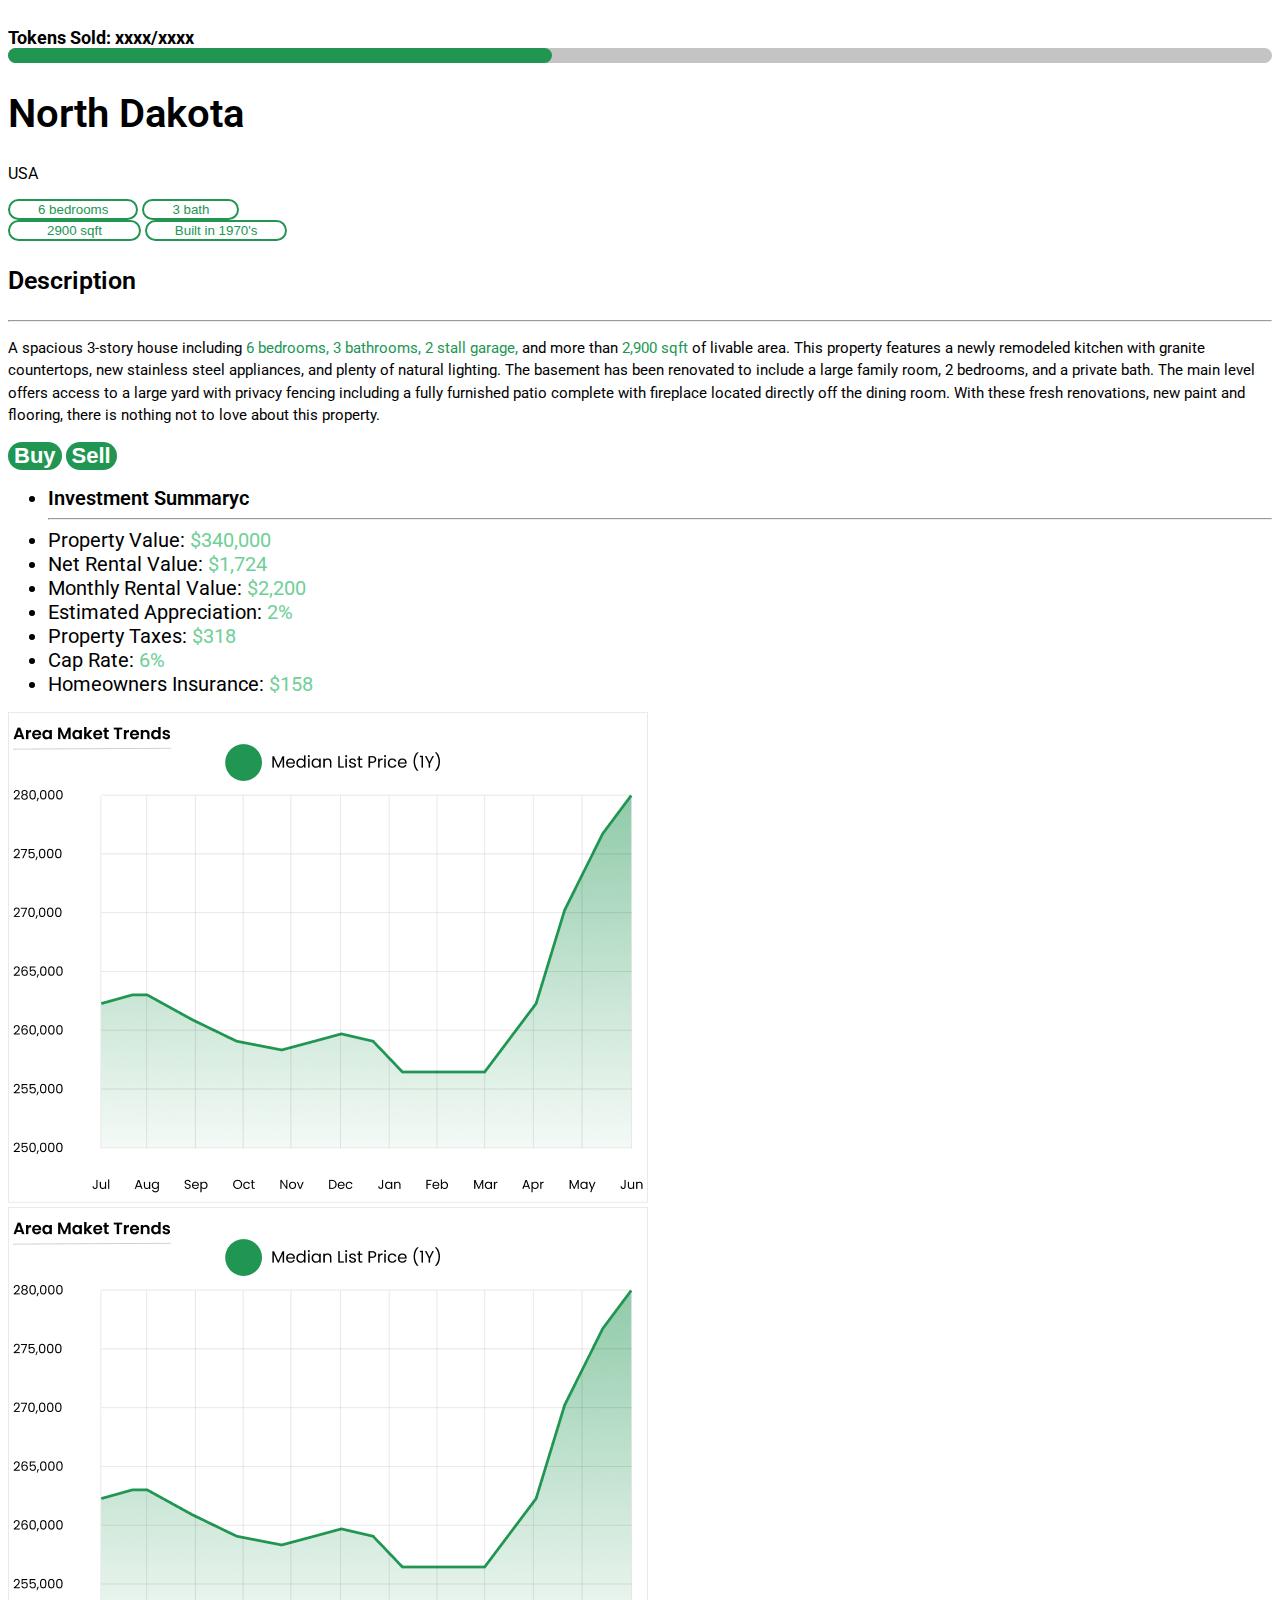
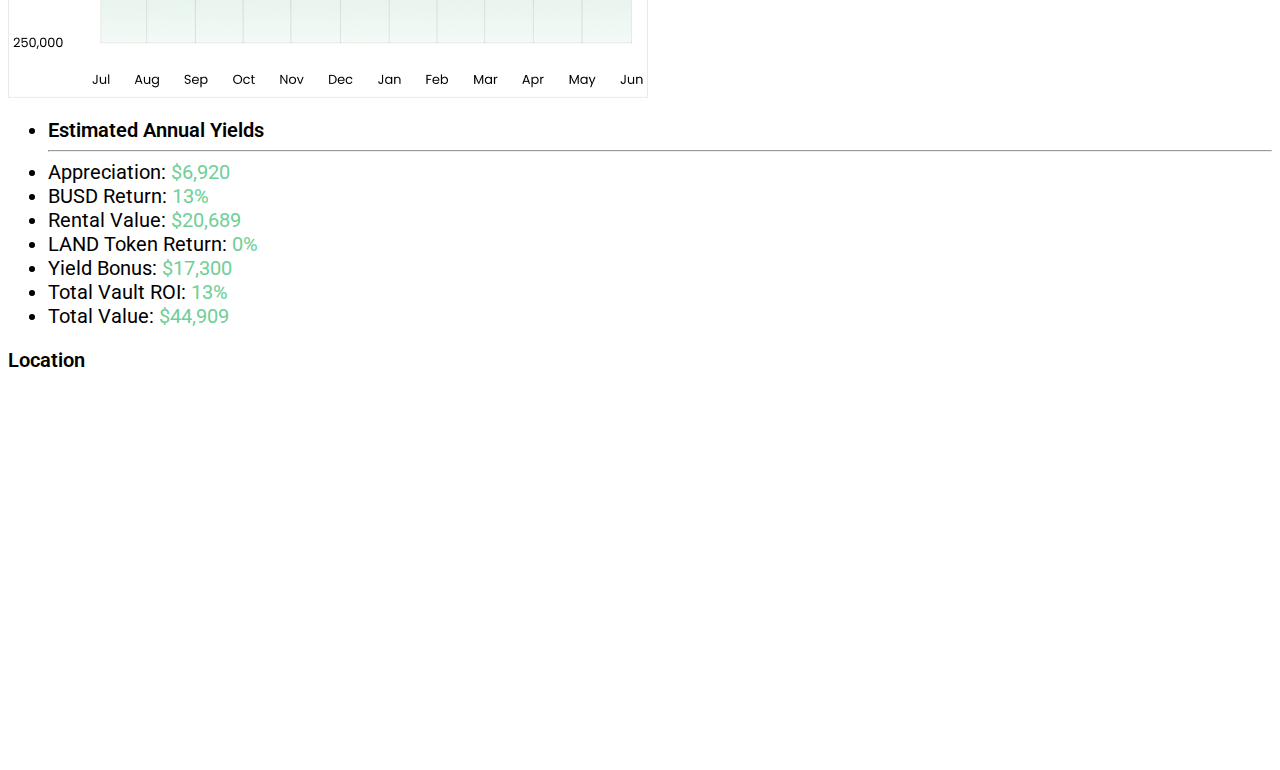
==== second page.html @ 141bfc37 "second page ui done in landshare" ====
<!doctype html>
<html lang="en">

<head>
  <!-- Required meta tags -->
  <meta charset="utf-8">
  <meta name="viewport" content="width=device-width, initial-scale=1">

  <!-- Bootstrap CSS -->
  <link href="https://cdn.jsdelivr.net/npm/bootstrap@5.1.0/dist/css/bootstrap.min.css" rel="stylesheet"
    integrity="sha384-KyZXEAg3QhqLMpG8r+8fhAXLRk2vvoC2f3B09zVXn8CA5QIVfZOJ3BCsw2P0p/We" crossorigin="anonymous">
  <link rel="stylesheet" href="./assets/css/secondpage.css">
  <link rel="stylesheet" href="./assets/css/common.css">
  <title>land share !</title>

</head>

<body>
  <!-- ==============North Dakota === -->
  <section>
    <div class="container">
      <div class="row my-lg-5  pt-lg-4 ">
        <div class="col-lg-6 col-12 my-4 order-lg-0 order-1"> <img class="w-100" src="./assets/img/png/carousel-img.png"
            alt="">
          <div class="text-center tokens my-3 pt-4">Tokens Sold: xxxx/xxxx</div>
          <div class="progress">
            <div class="bg-dark   progress-bars" style="height:15px;width: 43%;"></div>
          </div>
        </div>
        <div class="col-lg-6 col-12 my-4 order-lg-1 order-0">
          <h1 class="north-dakota mb-1">North Dakota</h1>
          <p class="usa"> USA</p>
          <button class="specification py-2 px-28 my-2 me-2">6 bedrooms</button>
          <button class="specification py-2 px-28 my-2"> 3 bath</button> <br>
          <button class="specification py-2 px-37 my-2 me-2">2900 sqft</button>
          <button class="specification py-2 px-28 my-2"> Built in 1970's</button>
          <p class="Description mb-0">Description</p>
          <hr class="w-100 hr my-0">
          <p class="para mb-4">A spacious 3-story house including <span class="highlishts">6 bedrooms, 3 bathrooms, 2
              stall garage, </span>
            and more than
            <span class="highlishts"> 2,900 sqft</span> of livable area. This property features a newly remodeled
            kitchen with granite
            countertops, new
            stainless steel appliances, and plenty of natural lighting. The basement has been renovated to include a
            large family room, 2 bedrooms, and a private bath. The main level offers access to a large yard with privacy
            fencing including a fully furnished patio complete with fireplace located directly off the dining room. With
            these fresh renovations, new paint and flooring, there is nothing not to love about this property.</p>
          <div class="text-center py-lg-4 "> <button class="px-5  py-2 me-sm-3 buy-sell">Buy</button> <button
              class="px-5   py-2 ms-3 buy-sell">Sell</button></div>

        </div>
      </div>
    </div>
  </section>

  <!-- ==============Investment Summary === -->
  <section>
    <div class="container">
      <div class="row justify-content-between ">
        <div class="col-12 col-lg-5 my-4 d-flex flex-column text-center align-items-center my-auto">
          <div>
            <ul class="list-unstyled text-start">
              <li class="bar-details-heading my-0">Investment Summaryc </li>
              <hr class="w-75 hr my-0">
              <li class="bar-details my-2">Property Value:<span class="color-6FCF97"> $340,000</span></li>
              <li class="bar-details my-2"> Net Rental Value: <span class="color-6FCF97"> $1,724</span></li>
              <li class="bar-details my-2"> Monthly Rental Value: <span class="color-6FCF97">$2,200</span></li>
              <li class="bar-details my-2"> Estimated Appreciation: <span class="color-6FCF97">2%</span></li>
              <li class="bar-details my-2">Property Taxes: <span class="color-6FCF97">$318</span></li>
              <li class="bar-details my-2"> Cap Rate: <span class="color-6FCF97"> 6%</span></li>
              <li class="bar-details my-2">Homeowners Insurance: <span class="color-6FCF97"> $158</span></li>
            </ul>
          </div>
        </div>
        <div class="col-12 col-lg-7 my-4 ">
          <img class="w-100 ps-lg-5" src="./assets/img/png/Area graph.png" alt="">
        </div>
      </div>
    </div>
  </section>

  <!-- ==============Estimated Annual Yields=== -->
  <section>
    <div class="container">
      <div class="row justify-content-between ">

        <div class="col-12 col-lg-7 my-4 order-1 order-lg-0">
          <img class="w-100 pe-lg-4 " src="./assets/img/png/Area graph.png" alt="">
        </div>
        <div class="col-12 col-lg-5 my-4 d-flex flex-column text-center align-items-center my-auto order-0 order-lg-1">
          <div>
            <ul class="list-unstyled text-start">
              <li class="bar-details-heading my-0">Estimated Annual Yields </li>
              <hr class="w-75 hr my-0">
              <li class="bar-details my-2">Appreciation:<span class="color-6FCF97"> $6,920</span></li>
              <li class="bar-details my-2"> BUSD Return: <span class="color-6FCF97"> 13%</span></li>
              <li class="bar-details my-2"> Rental Value: <span class="color-6FCF97"> $20,689</span></li>
              <li class="bar-details my-2"> LAND Token Return: <span class="color-6FCF97">0% </span></li>
              <li class="bar-details my-2"> Yield Bonus: <span class="color-6FCF97">$17,300</span></li>
              <li class="bar-details my-2"> Total Vault ROI: <span class="color-6FCF97">13%</span></li>
              <li class="bar-details my-2"> Total Value: <span class="color-6FCF97"> $44,909 </span></li>
            </ul>
          </div>
        </div>
      </div>
    </div>
  </section>

  <!-- ==============Location === -->
  <section>
    <div class="container">
      <p class="location   mt-5 pt-lg-3">Location</p>

      <div class="br-20 my-4" style="width: 100%"><iframe width="100%" height="366" frameborder="0" scrolling="no"
          marginheight="0" marginwidth="0"
          src="https://maps.google.com/maps?width=100%25&amp;height=490&amp;hl=en&amp;q=hisar+(My%20Business%20Name)&amp;t=&amp;z=15&amp;ie=UTF8&amp;iwloc=B&amp;output=embed"></iframe><a
          href="#"> </a></div>


    </div>
  </section>





  <!-- Optional JavaScript; choose one of the two! -->

  <!-- Option 1: Bootstrap Bundle with Popper -->
  <script src="https://cdn.jsdelivr.net/npm/bootstrap@5.1.0/dist/js/bootstrap.bundle.min.js"
    integrity="sha384-U1DAWAznBHeqEIlVSCgzq+c9gqGAJn5c/t99JyeKa9xxaYpSvHU5awsuZVVFIhvj" crossorigin="anonymous">
  </script>

  <!-- Option 2: Separate Popper and Bootstrap JS -->
  <!--
    <script src="https://cdn.jsdelivr.net/npm/@popperjs/core@2.9.3/dist/umd/popper.min.js" integrity="sha384-eMNCOe7tC1doHpGoWe/6oMVemdAVTMs2xqW4mwXrXsW0L84Iytr2wi5v2QjrP/xp" crossorigin="anonymous"></script>
    <script src="https://cdn.jsdelivr.net/npm/bootstrap@5.1.0/dist/js/bootstrap.min.js" integrity="sha384-cn7l7gDp0eyniUwwAZgrzD06kc/tftFf19TOAs2zVinnD/C7E91j9yyk5//jjpt/" crossorigin="anonymous"></script>
    -->
</body>

</html>
---- assets/css/secondpage.css ----
:root {
   --text-40: 40px;
   --text-15: 15px;
   --text-25: 25px;
   --text-18: 18px;
   --color-219653: #219653;
   --color-C4C4C4: #C4C4C4;
   --color-6FCF97: #6FCF97;
 }

 /* ==============North Dakota=== */
 .north-dakota {
   font-weight: 600;
   font-size: var(--text-40);
 }

 .px-28 {
   padding-left: 28px;
   padding-right: 28px;
 }

 .px-37 {
   padding-left: 37px;
   padding-right: 37px;
 }

 .specification {
   font-weight: 600px;
   border-radius: 15px;
   background-color: white;
   color: var(--color-219653);
   border: 2px solid var(--color-219653);
   ;
 }

 .Description {
   font-size: var(--text-25);
   font-weight: 600;
 }

 .para {
   line-height: 22.5px;
   font-size: var(--text-15);
 }

 .highlishts {
   color: var(--color-219653);
 }

 .buy-sell {
   font-weight: 600;
   font-size: var(--font-22);
   border: 0;
   border-radius: 20px;
   color: white;
   background-color: var(--color-219653);
 }

 .tokens {
   font-size: var(--text-18);
   font-weight: 700;
 }

 .progress {
   border-radius: 20px;
   background-color: var(--color-C4C4C4);
 }

 .progress-bars {
   border-radius: 20px;
   background-color: var(--color-219653) !important;
 }

 /* ==============Investment Summary=== */
 .bar-details-heading {
   font-size: var(--font-20);
   font-weight: 600;
 }

 .bar-details {
   font-size: var(--font-20);
   font-weight: 400;
 }

 .color-6FCF97 {
   color: var(--color-6FCF97);
 }

 /* =============location ===============*/
 .location {
   font-size: var(--font-20);
   font-weight: 600;
 }

 .br-20 {
   border-radius: 20px;
 }
---- assets/css/common.css ----
/* font-family */
@import url("https://fonts.googleapis.com/css2?family=Poppins:wght@400;500;600;700&family=Roboto:wght@400;700&display=swap");

/*  colors  */
:root {
  --color-219653: #219653;
  --color-000000: #000000;
  --color-FFFFFF: #ffffff;
  --color-24BC48: #24bc48;
  --color-6FCF97: #6fcf97;

  /*font-size  */
  --heading-xxl: 35px;
  --subheading: 30px;
  --para-text: 18px;
  --font-22: 22px;
  --font-22_58: 22.58px;
  --font-40: 40px;
  --font-19: 19.67px;
  --font-20: 20px;
  --font-25: 25px;
  --font-12: 12px;
  --font-12_13: 12.13px;
  --font-12_65: 12.65px;
  --font-14_47: 14.47px;
  --font-15: 15px;
  --font-16_53: 16.53px;
  --font-17_56: 17.56px;
  --font-19_67: 19.67px;
  --font-8_8: 8.08px;
  --font-9_84: 9.84px;
  --font-10_1: 10.1px;
  --font-13_47: 13.47px;

}

body {
  font-family: "Poppins", sans-serif;
  font-family: "Roboto", sans-serif;
}
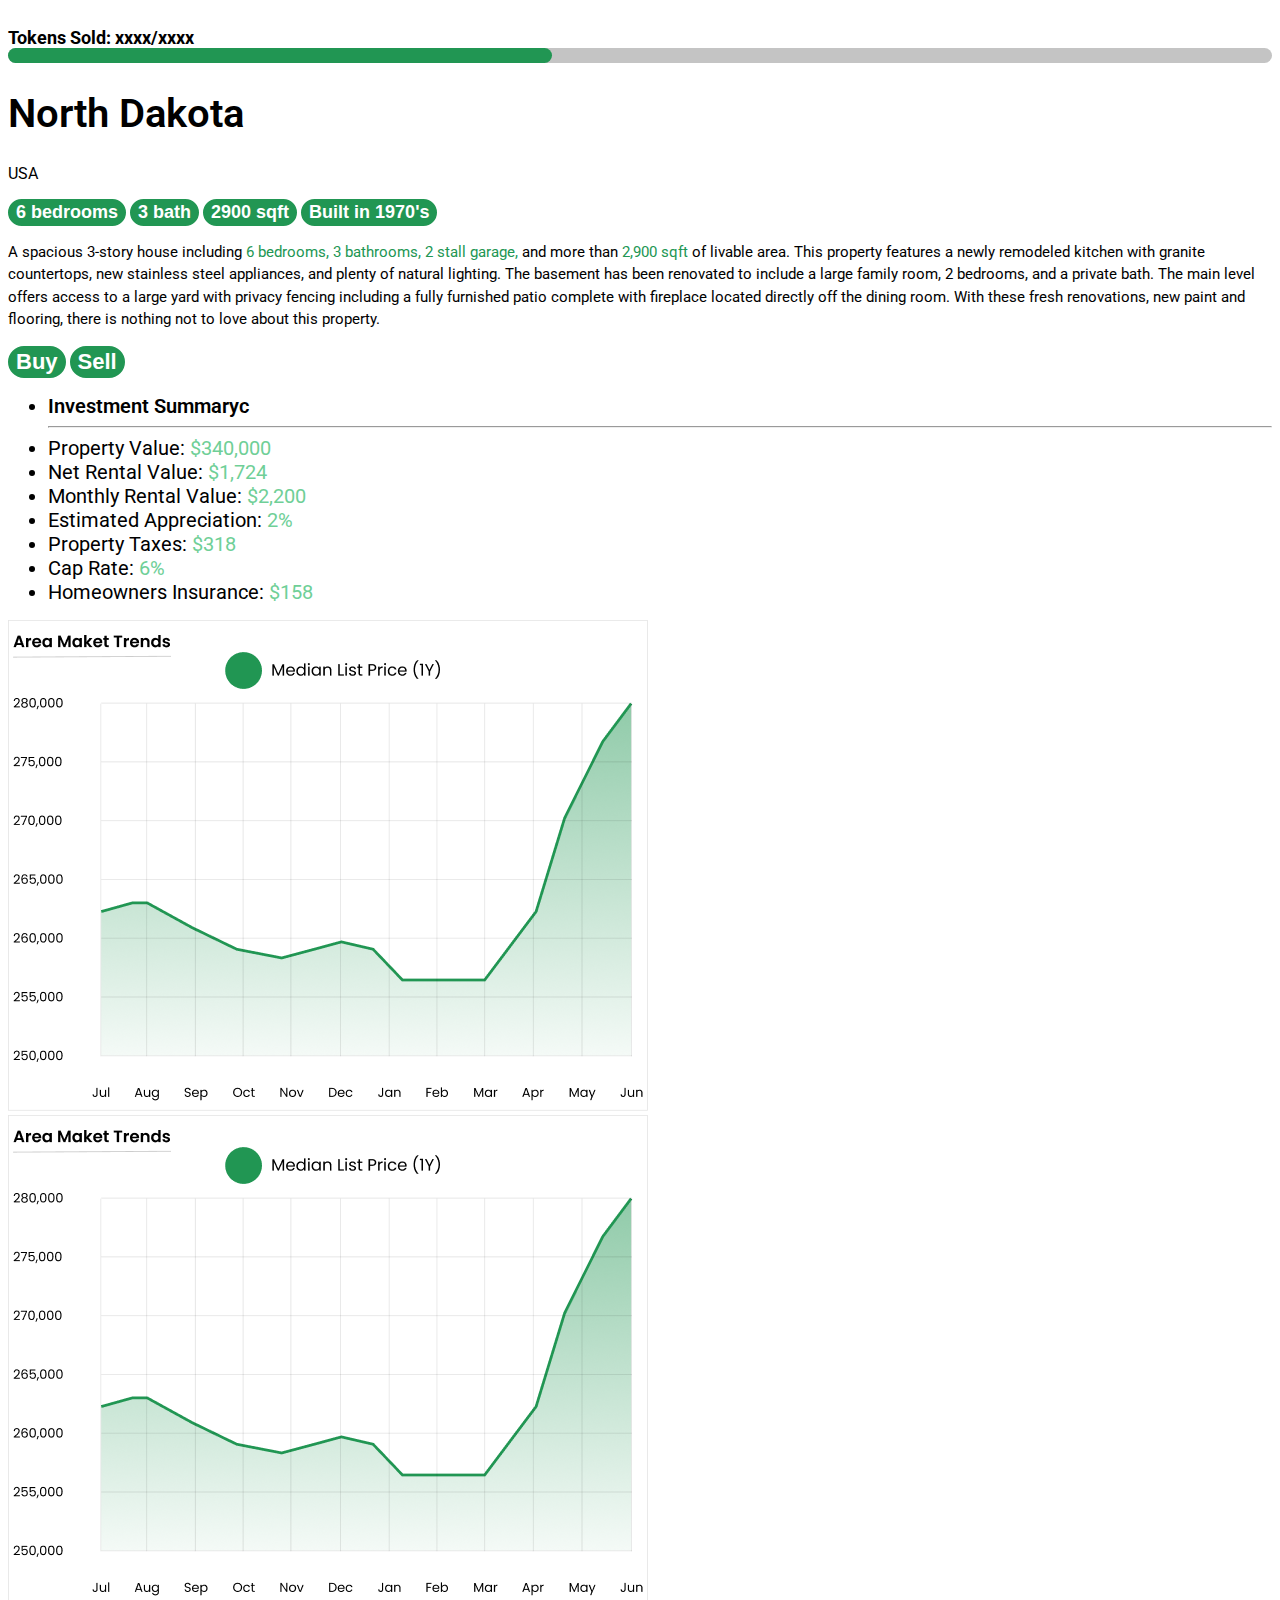
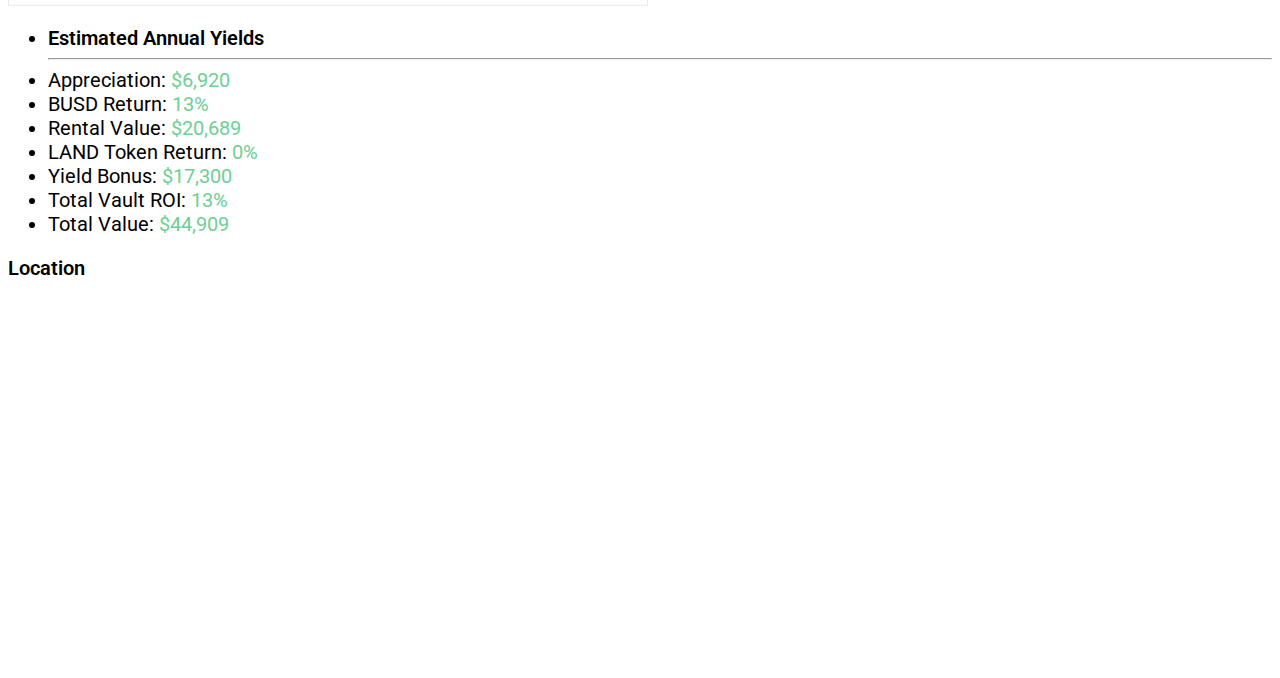
==== commit 58ee393c: "buttons change" ====
--- a/second page.html
+++ b/second page.html
@@ -30,13 +30,12 @@
         <div class="col-lg-6 col-12 my-4 order-lg-1 order-0">
           <h1 class="north-dakota mb-1">North Dakota</h1>
           <p class="usa"> USA</p>
-          <button class="specification py-2 px-28 my-2 me-2">6 bedrooms</button>
-          <button class="specification py-2 px-28 my-2"> 3 bath</button> <br>
-          <button class="specification py-2 px-37 my-2 me-2">2900 sqft</button>
-          <button class="specification py-2 px-28 my-2"> Built in 1970's</button>
-          <p class="Description mb-0">Description</p>
-          <hr class="w-100 hr my-0">
-          <p class="para mb-4">A spacious 3-story house including <span class="highlishts">6 bedrooms, 3 bathrooms, 2
+          <button class="specification green-outline-btn-hover py-2 px-sm-4 px-3 my-2 me-2">6 bedrooms</button>
+          <button class="specification green-outline-btn-hover py-2 px-sm-4 px-3 my-2 me-2"> 3 bath</button>
+          <button class="specification green-outline-btn-hover py-2 px-sm-4 px-3 my-2 me-2">2900 sqft</button>
+          <button class="specification green-outline-btn-hover py-2 px-sm-4 px-3 my-2 "> Built in 1970's</button>
+
+          <p class="para my-4">A spacious 3-story house including <span class="highlishts"> 6 bedrooms, 3 bathrooms, 2
               stall garage, </span>
             and more than
             <span class="highlishts"> 2,900 sqft</span> of livable area. This property features a newly remodeled
@@ -46,8 +45,8 @@
             large family room, 2 bedrooms, and a private bath. The main level offers access to a large yard with privacy
             fencing including a fully furnished patio complete with fireplace located directly off the dining room. With
             these fresh renovations, new paint and flooring, there is nothing not to love about this property.</p>
-          <div class="text-center py-lg-4 "> <button class="px-5  py-2 me-sm-3 buy-sell">Buy</button> <button
-              class="px-5   py-2 ms-3 buy-sell">Sell</button></div>
+          <div class="text-center py-lg-4 "> <button class="px-5  py-2 me-sm-3 buy-sell green-btn-hover">Buy</button>
+            <button class="px-5 py-2 ms-3 buy-sell green-btn-hover">Sell</button></div>
 
         </div>
       </div>
--- a/assets/css/secondpage.css
+++ b/assets/css/secondpage.css
@@ -1,8 +1,8 @@
  :root {
-   --text-40: 40px;
-   --text-15: 15px;
-   --text-25: 25px;
-   --text-18: 18px;
+   --font-40: 40px;
+   --font-15: 15px;
+   --font-25: 25px;
+   --font-18: 18px;
    --color-219653: #219653;
    --color-C4C4C4: #C4C4C4;
    --color-6FCF97: #6FCF97;
@@ -10,37 +10,24 @@
 
  /* ==============North Dakota=== */
  .north-dakota {
+
    font-weight: 600;
-   font-size: var(--text-40);
- }
-
- .px-28 {
-   padding-left: 28px;
-   padding-right: 28px;
- }
-
- .px-37 {
-   padding-left: 37px;
-   padding-right: 37px;
+   font-size: var(--font-40);
  }
 
  .specification {
-   font-weight: 600px;
+   font-size: var(--font-18);
+   font-weight: 600;
    border-radius: 15px;
-   background-color: white;
-   color: var(--color-219653);
+   background-color: var(--color-219653);
+   color: white;
    border: 2px solid var(--color-219653);
    ;
  }
 
- .Description {
-   font-size: var(--text-25);
-   font-weight: 600;
- }
-
  .para {
    line-height: 22.5px;
-   font-size: var(--text-15);
+   font-size: var(--font-15);
  }
 
  .highlishts {
@@ -48,6 +35,7 @@
  }
 
  .buy-sell {
+   border: 2px solid var(--color-219653) !important;
    font-weight: 600;
    font-size: var(--font-22);
    border: 0;
@@ -57,7 +45,7 @@
  }
 
  .tokens {
-   font-size: var(--text-18);
+   font-size: var(--font-18);
    font-weight: 700;
  }
 
@@ -94,4 +82,18 @@
 
  .br-20 {
    border-radius: 20px;
+ }
+
+ .green-btn-hover:hover {
+   transition: background-color 0.5s;
+   border: 2px solid var(--color-219653);
+   background-color: #fff;
+   color: var(--color-6FCF97);
+ }
+
+ .green-outline-btn-hover:hover {
+   transition: background-color 0.5s;
+   border: 2px solid var(--color-6FCF97);
+   background-color: var(--color-6FCF97);
+   color: white;
  }